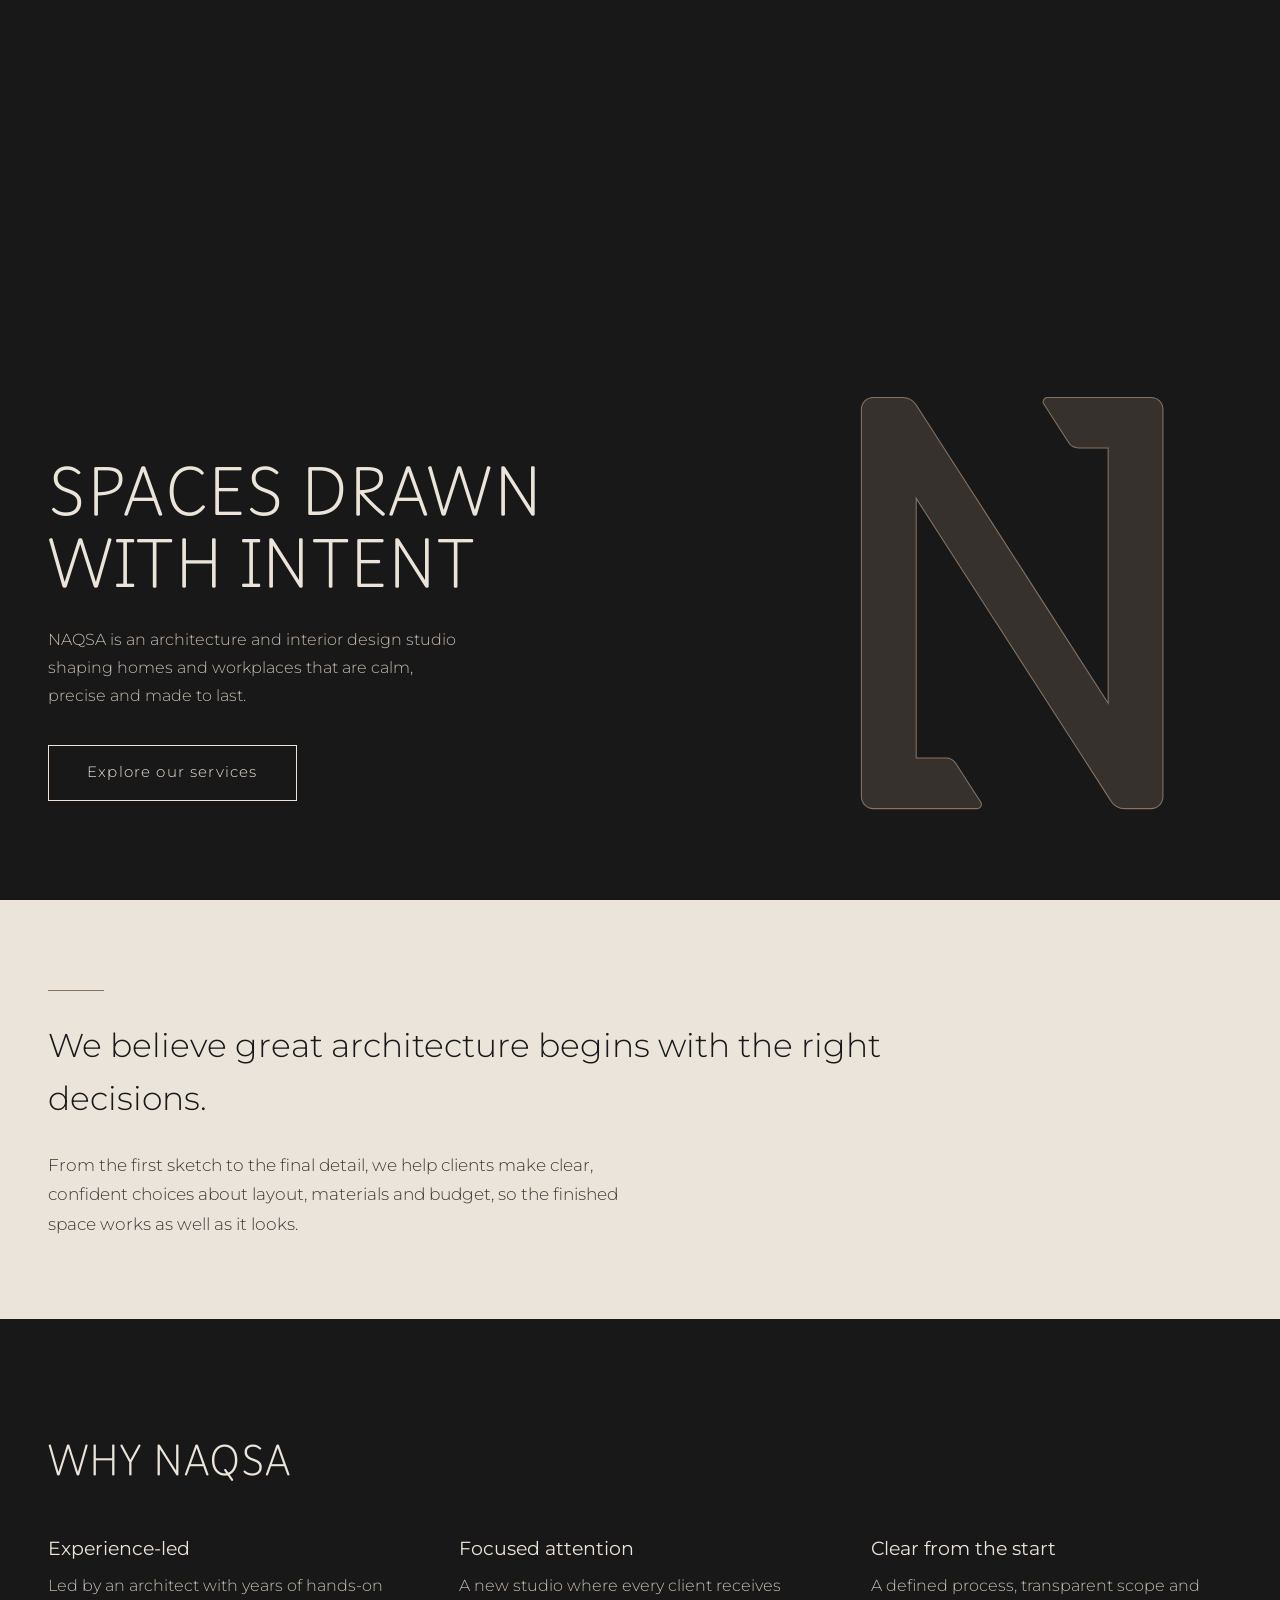
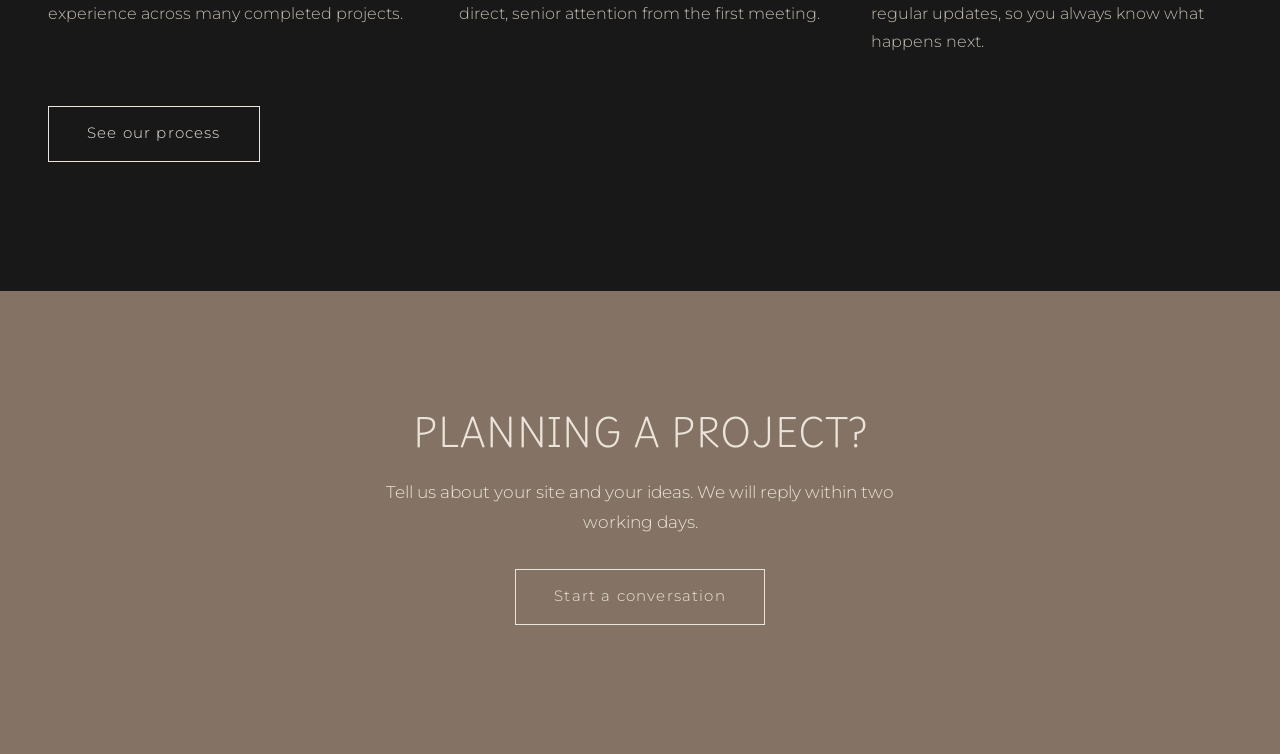
==== index.html @ 1bc20e83 "Home page redesigning" ====
<!DOCTYPE html>
<html lang="en"><head><meta charset="utf-8"><meta name="viewport" content="width=device-width,initial-scale=1">
<title>Architecture & Interior Design | NAQSA Architecture</title><meta name="description" content="NAQSA is an architecture and interior design studio creating considered, lasting spaces.">
<link rel="icon" href="assets/mark-dark.svg" type="image/svg+xml">
<link rel="preconnect" href="https://fonts.googleapis.com"><link rel="preconnect" href="https://fonts.gstatic.com" crossorigin>
<link href="https://fonts.googleapis.com/css2?family=Montserrat:wght@300;400;500&family=Playwrite+US+Modern:wght@100..400&display=swap" rel="stylesheet">
<link rel="stylesheet" href="css/style.css?v=12"></head>
<body data-top="dark"><div id="site-header"></div>

<main><div class="hero"><svg class="mark" viewBox="326.4 249.4 427.2 581.1" aria-hidden="true"><path d="M 633.113281 322.261719 L 674.730469 322.371094 L 674.730469 680.664062 L 578.433594 531.046875 L 501.566406 411.636719 L 444.132812 322.402344 L 405.269531 262.019531 L 405.101562 261.757812 C 400.949219 255.324219 393.816406 251.441406 386.160156 251.441406 L 344.984375 251.441406 C 335.828125 251.441406 328.40625 258.863281 328.40625 268.019531 L 328.40625 811.964844 C 328.40625 821.128906 335.835938 828.558594 345 828.558594 L 490.753906 828.558594 C 495.480469 828.558594 498.332031 823.328125 495.773438 819.355469 L 460.902344 765.230469 C 457.851562 760.492188 452.601562 757.628906 446.964844 757.628906 L 405.269531 757.628906 L 405.269531 393.101562 L 501.566406 542.71875 L 578.433594 662.128906 L 639.910156 757.628906 L 674.730469 811.746094 L 678.878906 818.199219 C 683.03125 824.65625 690.179688 828.558594 697.855469 828.558594 L 735.015625 828.558594 C 744.171875 828.558594 751.59375 821.136719 751.59375 811.976562 L 751.59375 268.03125 C 751.59375 258.867188 744.167969 251.441406 735.007812 251.441406 L 589.472656 251.441406 C 584.746094 251.441406 581.894531 256.667969 584.453125 260.640625 L 619.214844 314.65625 C 622.257812 319.382812 627.488281 322.246094 633.113281 322.261719 "/></svg>
<div class="wrap"><h1>Spaces drawn with intent</h1><p>NAQSA is an architecture and interior design studio shaping homes and workplaces that are calm, precise and made to last.</p><a class="btn" href="services.html">Explore our services</a></div></div>
<section class="s-statement"><div class="wrap"><p class="statement">We believe great architecture begins with the right decisions.</p><p class="lead">From the first sketch to the final detail, we help clients make clear, confident choices about layout, materials and budget, so the finished space works as well as it looks.</p></div></section>
<section class="dark"><div class="wrap"><h2>Why NAQSA</h2><div class="vals">
<div><h3>Experience-led</h3><p>Led by an architect with years of hands-on experience across many completed projects.</p></div>
<div><h3>Focused attention</h3><p>A new studio where every client receives direct, senior attention from the first meeting.</p></div>
<div><h3>Clear from the start</h3><p>A defined process, transparent scope and regular updates, so you always know what happens next.</p></div></div>
<p style="margin-top:50px"><a class="btn" href="process.html">See our process</a></p></div></section>
<section class="taupe"><div class="wrap" style="text-align:center"><h2>Planning a project?</h2><p class="lead" style="margin:0 auto 2rem;color:#ebe4da">Tell us about your site and your ideas. We will reply within two working days.</p><a class="btn" href="contact.html">Start a conversation</a></div></section></main>
<div id="site-footer"></div>
<script src="js/main.js?v=12"></script></body></html>
---- css/style.css ----
:root{--linen:#ebe4da;--carbon:#191818;--taupe:#847364;--taupe-d:#6a5b4e;--line:rgba(25,24,24,.16);
--serif:'Playwrite US Modern',cursive,Georgia,serif;--sans:'Montserrat',system-ui,sans-serif}
*{box-sizing:border-box;margin:0;padding:0}
html{scroll-behavior:smooth}
body{font-family:var(--sans);font-weight:300;background:var(--linen);color:var(--carbon);line-height:1.75;font-size:16px;opacity:0;animation:in .6s .05s forwards}
body.leaving{opacity:0;transition:opacity .3s}
@keyframes in{to{opacity:1}}
a{color:inherit;text-decoration:none}img{max-width:100%;display:block}
:focus-visible{outline:2px solid var(--taupe);outline-offset:3px}
h1,h2,h3{font-family:var(--serif);font-weight:300;line-height:1.4;overflow-wrap:break-word}
h1{font-size:clamp(2rem,4.8vw,4rem)}h2{font-size:clamp(1.6rem,3vw,2.4rem);margin-bottom:1.4rem}h3{font-size:1.2rem}
.wrap{max-width:1240px;margin:0 auto;padding:0 28px}
section{padding:120px 0}
.lead{font-size:1.05rem;max-width:560px;color:#3b3836}
.btn{display:inline-block;border:1px solid currentColor;padding:14px 38px;letter-spacing:.08em;font-size:.92rem;background:none;color:inherit;cursor:pointer;font-family:var(--sans);transition:background .3s,color .3s}
.btn:hover{background:var(--carbon);color:var(--linen);border-color:var(--carbon)}
.dark .btn:hover,.hero .btn:hover{background:var(--linen);color:var(--carbon);border-color:var(--linen)}
.dark{background:var(--carbon);color:var(--linen)}.dark .lead{color:#c4bcb0}
.taupe{background:var(--taupe);color:var(--linen)}

/* header */
header{position:fixed;inset:0 0 auto 0;z-index:20;padding:22px 0;transition:background .35s,padding .35s,color .35s;color:var(--linen)}
header.solid{background:rgba(25,24,24,.95);padding:12px 0;backdrop-filter:blur(8px)}
header.onlight{color:var(--carbon)}header.onlight.solid{color:var(--linen)}
header nav{display:flex;justify-content:space-between;align-items:center}
.brand img{height:34px;width:auto}
.links{display:flex;gap:32px;list-style:none}
.links a{font-size:.92rem;letter-spacing:.06em;padding-bottom:4px;border-bottom:1px solid transparent;transition:border-color .3s}
.links a:hover,.links a.on{border-color:var(--taupe)}
.mb{display:none;background:none;border:1px solid currentColor;color:inherit;padding:6px 14px;font:inherit;cursor:pointer}

/* hero */
.hero{min-height:100vh;background:var(--carbon);color:var(--linen);position:relative;overflow:hidden;display:flex;align-items:flex-end;padding:0 0 10vh}
.hero .mark{position:absolute;right:7vw;top:55%;transform:translateY(-50%);height:68vh;width:auto}
.hero .mark path{fill:var(--taupe);fill-opacity:.0;stroke:var(--taupe);stroke-width:1.5;stroke-dasharray:4000;stroke-dashoffset:4000;animation:draw 3.2s .3s ease forwards,fill 1.4s 3s ease forwards}
@keyframes draw{to{stroke-dashoffset:0}}@keyframes fill{to{fill-opacity:.35}}
.hero .wrap{position:relative;z-index:2;width:100%}
.hero h1{max-width:14ch}
.hero p{max-width:420px;margin:1.6rem 0 2.2rem;color:#c4bcb0}
.page-hero{background:var(--carbon);color:var(--linen);padding:210px 0 90px}
.page-hero h1{font-size:clamp(1.9rem,4.4vw,3.4rem)}.page-hero p{margin-top:1.4rem}

/* placeholders: replace with real photos via style="background-image:url(images/x.jpg)" */
.ph{background:linear-gradient(140deg,#6a5b4e,#a89886);background-size:cover;background-position:center;position:relative}
.ph[data-t="2"]{background-image:linear-gradient(140deg,#2c2a29,#847364)}
.ph[data-t="3"]{background-image:linear-gradient(140deg,#b9ad9c,#ebe4da)}
.ph[data-t="4"]{background-image:linear-gradient(140deg,#4a4038,#9c8a76)}

/* layouts */
.split{display:grid;grid-template-columns:1fr 1fr;gap:80px;align-items:center}
.split .ph{aspect-ratio:4/5}
.statement{font-family:var(--sans);font-weight:300;font-size:clamp(1.4rem,2.6vw,2.1rem);line-height:1.6;max-width:900px}
.rows>div{display:grid;grid-template-columns:1fr 1.6fr;gap:40px;padding:40px 0;border-top:1px solid var(--line)}
.rows>div:last-child{border-bottom:1px solid var(--line)}
.dark .rows>div{border-color:rgba(235,228,218,.18)}
.rows p{color:#4a4643;max-width:520px}.dark .rows p{color:#c4bcb0}
.steps{counter-reset:s}
.steps>div{display:grid;grid-template-columns:70px 1fr 1.4fr;gap:30px;padding:42px 0;border-top:1px solid rgba(235,228,218,.2);align-items:start}
.steps>div:last-child{border-bottom:1px solid rgba(235,228,218,.2)}
.steps>div::before{counter-increment:s;content:counter(s);font-family:var(--serif);font-size:2rem;color:var(--taupe);line-height:1.2}
.steps p{color:#c4bcb0}
.vals{display:grid;grid-template-columns:repeat(3,1fr);gap:50px;margin-top:50px}
.vals p{color:#4a4643;margin-top:.6rem}

/* contact */
.cols{display:grid;grid-template-columns:1fr 1.1fr;gap:90px}
.info p{margin-bottom:.5rem}.info a{border-bottom:1px solid var(--taupe)}
form{display:grid;gap:26px}
label{font-size:.85rem;letter-spacing:.05em;color:var(--taupe-d);display:block}
input,select,textarea{width:100%;background:none;border:0;border-bottom:1px solid var(--taupe);padding:10px 0;font:inherit;color:var(--carbon);font-size:1rem;border-radius:0}
input:focus,select:focus,textarea:focus{outline:0;border-color:var(--carbon)}
textarea{min-height:120px;resize:vertical}#st{min-height:1.4em;color:var(--taupe-d)}
footer{background:var(--carbon);color:var(--linen);padding:70px 0 30px}
footer .top{display:flex;justify-content:space-between;gap:40px;flex-wrap:wrap;padding-bottom:40px;border-bottom:1px solid rgba(235,228,218,.18)}
footer img{height:40px;width:auto}footer ul{list-style:none;display:grid;gap:6px}footer small{display:block;margin-top:26px;color:#9b9186}
footer a:hover{color:var(--taupe)}

@media(max-width:860px){
section{padding:80px 0}.split,.cols,.vals{grid-template-columns:1fr;gap:40px}

.rows>div{grid-template-columns:1fr;gap:10px}.steps>div{grid-template-columns:56px 1fr;gap:12px}.steps p{grid-column:2}
.hero .mark{height:52vh;right:-8vw;top:36%;opacity:.7}.mb{display:block}
.links{display:none;position:absolute;top:100%;left:0;right:0;background:var(--carbon);color:var(--linen);flex-direction:column;gap:0;padding:8px 28px 22px}
.links.open{display:flex}.links a{display:block;padding:12px 0}}
@media(prefers-reduced-motion:reduce){*{animation:none!important;transition:none!important}body{opacity:1}.hero .mark path{stroke-dashoffset:0;fill-opacity:.35}}
.page-hero .lead{color:#c4bcb0}

.dark .vals p{color:#c4bcb0}
.page-hero .lead{color:#c4bcb0}
@media(max-width:860px){.hero .mark{height:38vh;top:33%;right:-10vw}.hero{padding-bottom:7vh}}

/* Capitalised titles and menu words: Playwrite US Modern. Sentences, paragraphs, buttons and form text: Montserrat */
.links a,.fnav a,.mb{font-family:var(--serif);font-weight:300;letter-spacing:0;font-size:.82rem}
.fnav a{font-size:.88rem}
.btn,input,select,textarea,label,p,small,li{font-family:var(--sans)}
.fnav a,.links a{font-family:var(--serif)}

/* Final type rules: capitals (h1, h2, menu) = Playwrite US Modern; sentence-case subheads (h3, .sub) = Montserrat */
h1,h2{text-transform:uppercase;letter-spacing:.03em}
h1{font-size:clamp(1.7rem,4vw,3.3rem)}
h2{font-size:clamp(1.35rem,2.5vw,2rem)}
.hero h1{max-width:16ch}
.page-hero h1{font-size:clamp(1.7rem,3.8vw,3rem)}
h3,h2.sub{font-family:var(--sans);font-weight:400;font-size:1.2rem;line-height:1.5;text-transform:none;letter-spacing:0}
h2.sub{margin-bottom:0}
.links a,.fnav a,.mb{text-transform:uppercase;letter-spacing:.05em;font-size:.76rem}
.fnav a{font-size:.8rem}
@media(max-width:860px){.links a{font-size:.85rem}}

/* blog */
.posts{display:grid;grid-template-columns:repeat(3,1fr);gap:34px}
.post{display:block}.post .ph{aspect-ratio:4/3;overflow:hidden;margin-bottom:18px;transition:transform .8s}
.post:hover .ph{transform:scale(1.03)}
.post small{color:var(--taupe-d);font-size:.85rem;letter-spacing:.04em}
.post h3{margin:8px 0 10px}.post p{color:#4a4643;font-size:.96rem}
.post .more{display:inline-block;margin-top:14px;font-size:.88rem;border-bottom:1px solid var(--taupe);padding-bottom:2px;transition:letter-spacing .3s}
.post:hover .more{letter-spacing:.08em}
.meta{color:var(--taupe);letter-spacing:.06em;font-size:.9rem;margin-bottom:1rem}
h1.post-title{font-family:var(--sans);text-transform:none;letter-spacing:0;font-weight:300;font-size:clamp(1.7rem,3.4vw,2.8rem);line-height:1.35;max-width:820px}
.article{max-width:720px}.article p{font-size:1.05rem;color:#2f2d2b}.article p+p{margin-top:1.4rem}
@media(max-width:860px){.posts{grid-template-columns:1fr}}

/* animations */
.rv{opacity:0;transform:translateY(26px);transition:opacity .9s cubic-bezier(.2,.7,.2,1),transform .9s cubic-bezier(.2,.7,.2,1);transition-delay:var(--d,0s)}
.rv.in{opacity:1;transform:none}
.hero h1,.hero p,.hero .btn,.page-hero h1,.page-hero p{opacity:0;animation:rise .9s cubic-bezier(.2,.7,.2,1) forwards}
.hero h1,.page-hero h1{animation-delay:.25s}.hero p,.page-hero p{animation-delay:.55s}.hero .btn{animation-delay:.8s}
@keyframes rise{from{opacity:0;transform:translateY(30px)}to{opacity:1;transform:none}}
.hero .mark{transform:translateY(calc(-50% + var(--py,0px)))}
.rows>div,.steps>div{transition:padding-left .4s ease,background-color .4s ease}
.rows>div:hover{padding-left:16px}.steps>div:hover{background:rgba(235,228,218,.04)}
.steps>div::before{transition:transform .4s ease,color .4s}.steps>div:hover::before{transform:translateX(8px);color:var(--linen)}
.btn{position:relative;overflow:hidden;z-index:0}
.btn::before{content:"";position:absolute;inset:0;background:var(--carbon);transform:translateY(101%);transition:transform .4s ease;z-index:-1}
.btn:hover::before{transform:none}
.btn:hover{background:none;color:var(--linen)}
.dark .btn::before,.hero .btn::before,.taupe .btn::before{background:var(--linen)}
.dark .btn:hover,.hero .btn:hover,.taupe .btn:hover{background:none;color:var(--carbon);border-color:var(--linen)}
.vals>div{transition:transform .4s}.vals>div:hover{transform:translateY(-4px)}
.brand img{transition:opacity .3s}.brand:hover img{opacity:.7}
@media(prefers-reduced-motion:reduce){.rv,.hero h1,.hero p,.hero .btn,.page-hero h1,.page-hero p{opacity:1;transform:none;animation:none}}
.rv.rv{transition:opacity .9s cubic-bezier(.2,.7,.2,1) var(--d,0s),transform .9s cubic-bezier(.2,.7,.2,1) var(--d,0s),padding-left .4s ease,background-color .4s ease}

.social{display:flex;gap:22px;margin-top:18px}
.social a{display:inline-flex;align-items:center;gap:9px;font-family:var(--serif);font-weight:300;font-size:.78rem;letter-spacing:.05em;text-transform:uppercase;border:0!important;transition:color .3s,transform .3s}
.social a:hover{color:var(--taupe);transform:translateY(-2px)}
.info .social{margin-top:10px}

.s-statement{padding:90px 0 80px}
.s-statement .statement::before{content:"";display:block;width:56px;height:1px;background:var(--taupe);margin-bottom:28px}
.s-statement .lead{margin-top:1.6rem;max-width:620px}
@media(max-width:860px){.s-statement{padding:60px 0 56px}}

/* hero N: smaller, aligned with the text block */
.hero .mark{top:auto;bottom:10vh;right:9vw;height:46vh;transform:translateY(var(--py,0px))}
.hero .mark path{animation:draw 3.2s .3s ease forwards,fill2 1.4s 3s ease forwards}
@keyframes fill2{to{fill-opacity:.28}}
@media(max-width:860px){.hero .mark{top:26%;bottom:auto;right:7vw;height:28vh;transform:translateY(calc(-50% + var(--py,0px)));opacity:1}}
@media(prefers-reduced-motion:reduce){.hero .mark path{fill-opacity:.28}}
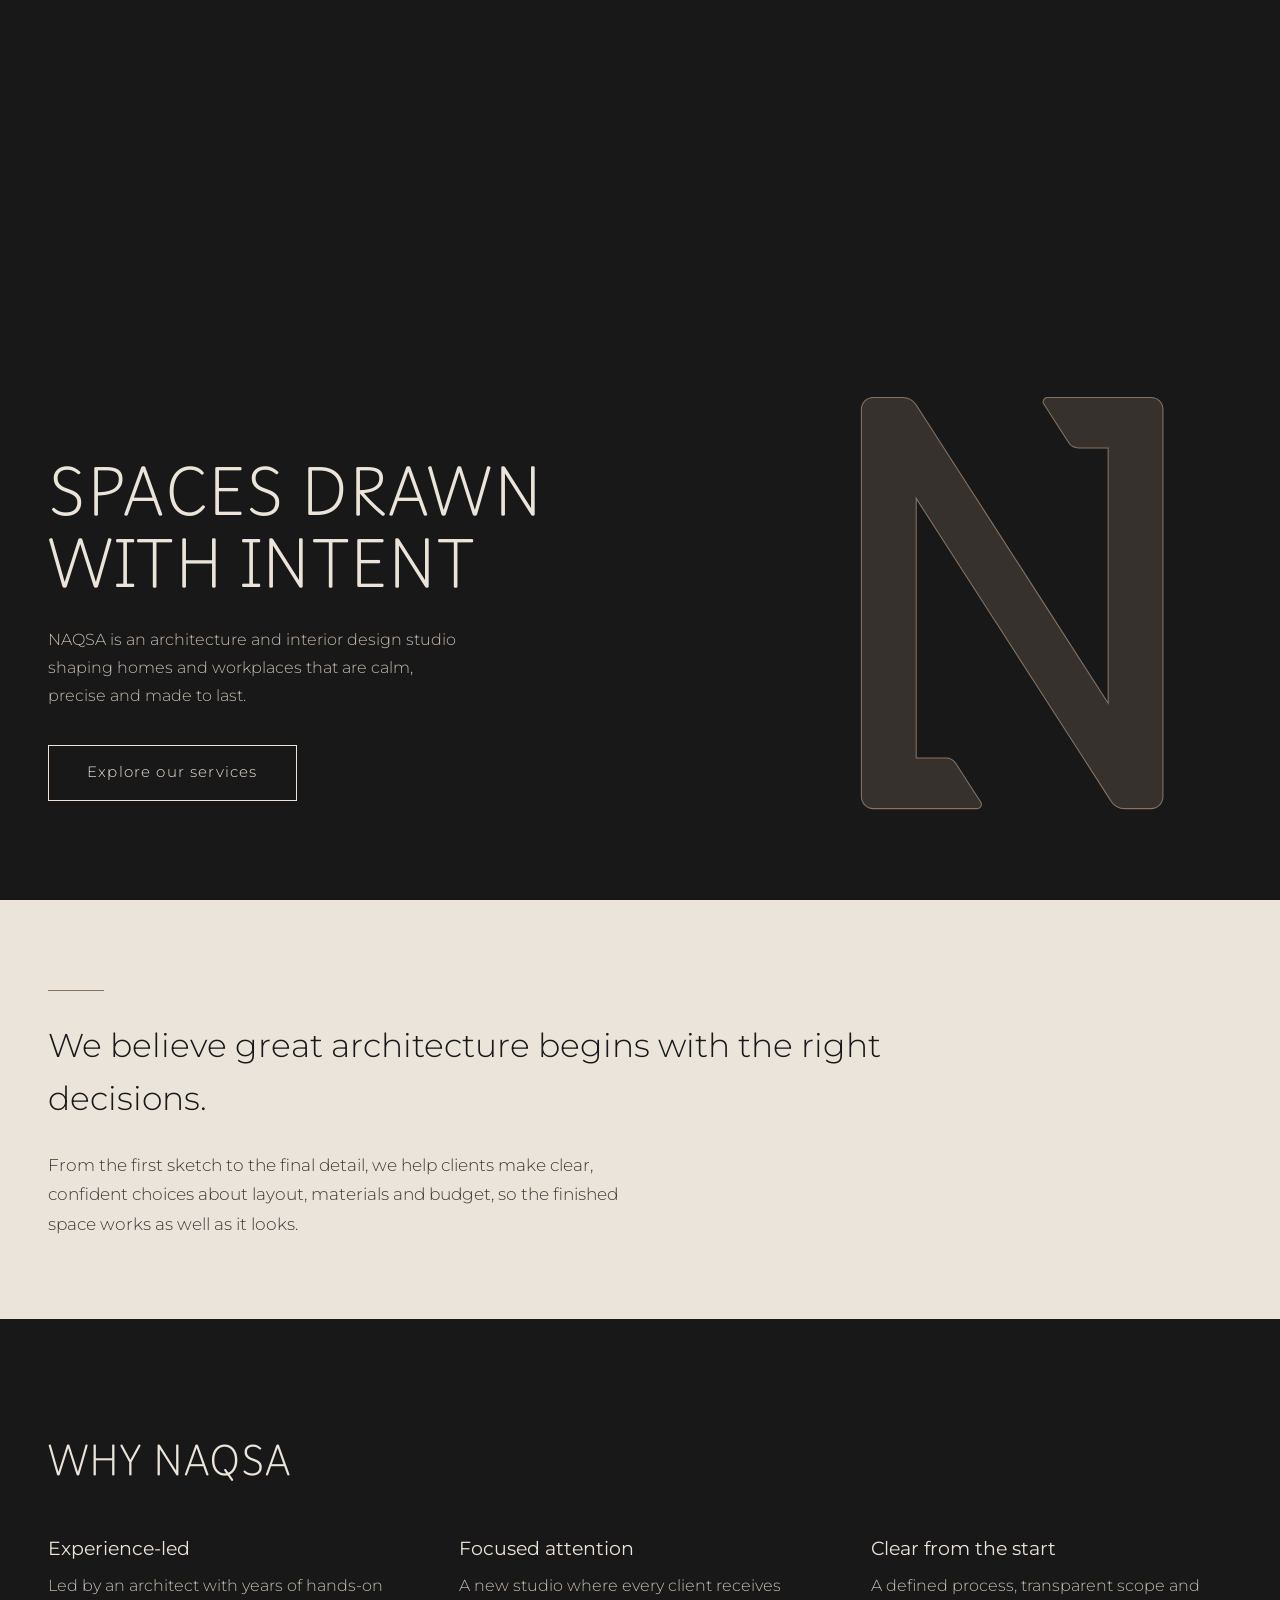
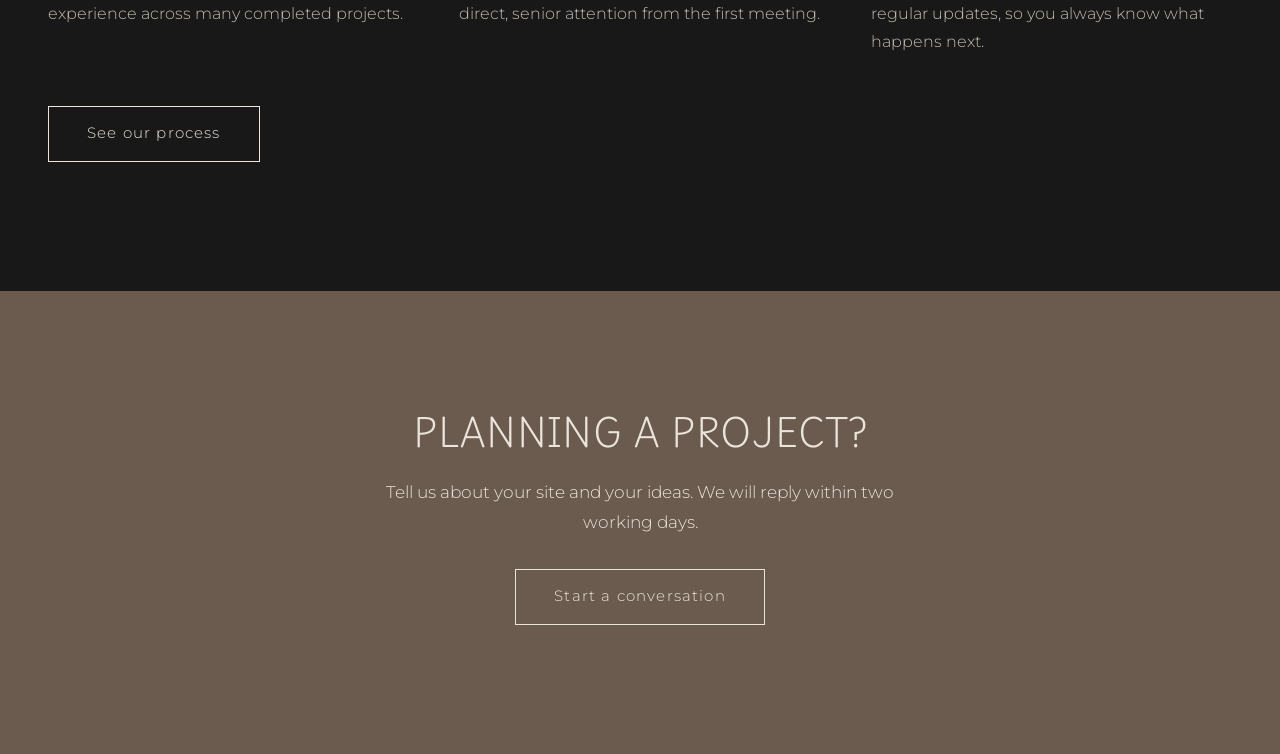
==== commit dad54f32: "Change - planning a project section" ====
--- a/index.html
+++ b/index.html
@@ -4,7 +4,7 @@
 <link rel="icon" href="assets/mark-dark.svg" type="image/svg+xml">
 <link rel="preconnect" href="https://fonts.googleapis.com"><link rel="preconnect" href="https://fonts.gstatic.com" crossorigin>
 <link href="https://fonts.googleapis.com/css2?family=Montserrat:wght@300;400;500&family=Playwrite+US+Modern:wght@100..400&display=swap" rel="stylesheet">
-<link rel="stylesheet" href="css/style.css?v=12"></head>
+<link rel="stylesheet" href="css/style.css?v=13"></head>
 <body data-top="dark"><div id="site-header"></div>
 
 <main><div class="hero"><svg class="mark" viewBox="326.4 249.4 427.2 581.1" aria-hidden="true"><path d="M 633.113281 322.261719 L 674.730469 322.371094 L 674.730469 680.664062 L 578.433594 531.046875 L 501.566406 411.636719 L 444.132812 322.402344 L 405.269531 262.019531 L 405.101562 261.757812 C 400.949219 255.324219 393.816406 251.441406 386.160156 251.441406 L 344.984375 251.441406 C 335.828125 251.441406 328.40625 258.863281 328.40625 268.019531 L 328.40625 811.964844 C 328.40625 821.128906 335.835938 828.558594 345 828.558594 L 490.753906 828.558594 C 495.480469 828.558594 498.332031 823.328125 495.773438 819.355469 L 460.902344 765.230469 C 457.851562 760.492188 452.601562 757.628906 446.964844 757.628906 L 405.269531 757.628906 L 405.269531 393.101562 L 501.566406 542.71875 L 578.433594 662.128906 L 639.910156 757.628906 L 674.730469 811.746094 L 678.878906 818.199219 C 683.03125 824.65625 690.179688 828.558594 697.855469 828.558594 L 735.015625 828.558594 C 744.171875 828.558594 751.59375 821.136719 751.59375 811.976562 L 751.59375 268.03125 C 751.59375 258.867188 744.167969 251.441406 735.007812 251.441406 L 589.472656 251.441406 C 584.746094 251.441406 581.894531 256.667969 584.453125 260.640625 L 619.214844 314.65625 C 622.257812 319.382812 627.488281 322.246094 633.113281 322.261719 "/></svg>
@@ -17,4 +17,4 @@
 <p style="margin-top:50px"><a class="btn" href="process.html">See our process</a></p></div></section>
 <section class="taupe"><div class="wrap" style="text-align:center"><h2>Planning a project?</h2><p class="lead" style="margin:0 auto 2rem;color:#ebe4da">Tell us about your site and your ideas. We will reply within two working days.</p><a class="btn" href="contact.html">Start a conversation</a></div></section></main>
 <div id="site-footer"></div>
-<script src="js/main.js?v=12"></script></body></html>+<script src="js/main.js?v=13"></script></body></html>
--- a/css/style.css
+++ b/css/style.css
@@ -157,3 +157,8 @@
 @keyframes fill2{to{fill-opacity:.28}}
 @media(max-width:860px){.hero .mark{top:26%;bottom:auto;right:7vw;height:28vh;transform:translateY(calc(-50% + var(--py,0px)));opacity:1}}
 @media(prefers-reduced-motion:reduce){.hero .mark path{fill-opacity:.28}}
+
+/* contrast fixes */
+.taupe{background:#6a5b4e}
+.taupe p,.taupe .lead{color:#ebe4da}
+.meta{color:#b3a391}
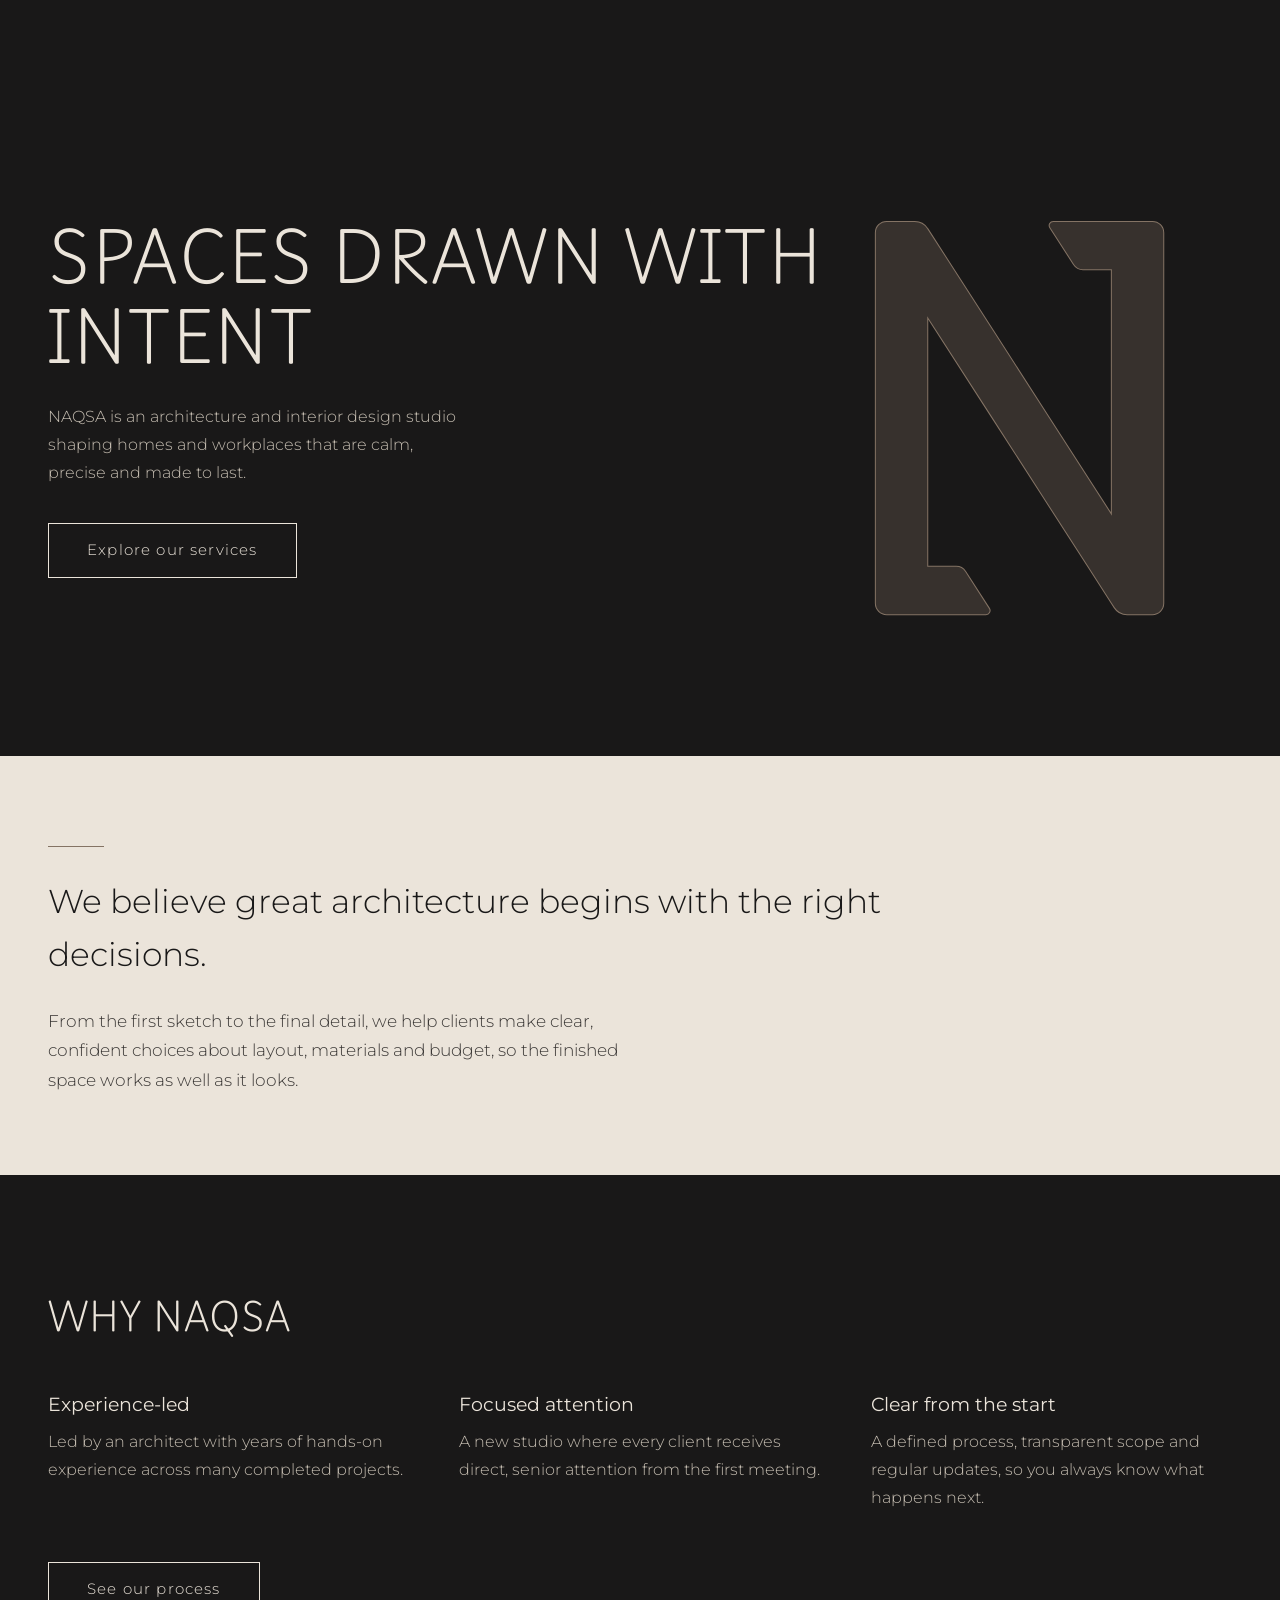
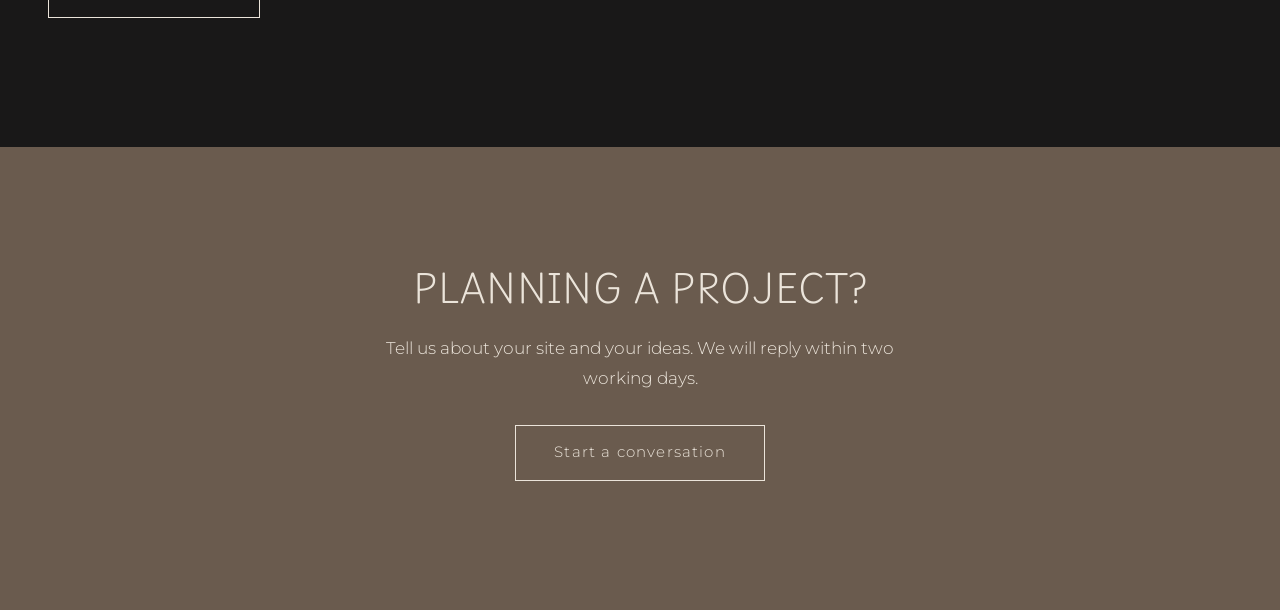
==== commit 3b3f1e0d: "Adjusting the space of hero statement" ====
--- a/index.html
+++ b/index.html
@@ -4,7 +4,7 @@
 <link rel="icon" href="assets/mark-dark.svg" type="image/svg+xml">
 <link rel="preconnect" href="https://fonts.googleapis.com"><link rel="preconnect" href="https://fonts.gstatic.com" crossorigin>
 <link href="https://fonts.googleapis.com/css2?family=Montserrat:wght@300;400;500&family=Playwrite+US+Modern:wght@100..400&display=swap" rel="stylesheet">
-<link rel="stylesheet" href="css/style.css?v=13"></head>
+<link rel="stylesheet" href="css/style.css?v=14"></head>
 <body data-top="dark"><div id="site-header"></div>
 
 <main><div class="hero"><svg class="mark" viewBox="326.4 249.4 427.2 581.1" aria-hidden="true"><path d="M 633.113281 322.261719 L 674.730469 322.371094 L 674.730469 680.664062 L 578.433594 531.046875 L 501.566406 411.636719 L 444.132812 322.402344 L 405.269531 262.019531 L 405.101562 261.757812 C 400.949219 255.324219 393.816406 251.441406 386.160156 251.441406 L 344.984375 251.441406 C 335.828125 251.441406 328.40625 258.863281 328.40625 268.019531 L 328.40625 811.964844 C 328.40625 821.128906 335.835938 828.558594 345 828.558594 L 490.753906 828.558594 C 495.480469 828.558594 498.332031 823.328125 495.773438 819.355469 L 460.902344 765.230469 C 457.851562 760.492188 452.601562 757.628906 446.964844 757.628906 L 405.269531 757.628906 L 405.269531 393.101562 L 501.566406 542.71875 L 578.433594 662.128906 L 639.910156 757.628906 L 674.730469 811.746094 L 678.878906 818.199219 C 683.03125 824.65625 690.179688 828.558594 697.855469 828.558594 L 735.015625 828.558594 C 744.171875 828.558594 751.59375 821.136719 751.59375 811.976562 L 751.59375 268.03125 C 751.59375 258.867188 744.167969 251.441406 735.007812 251.441406 L 589.472656 251.441406 C 584.746094 251.441406 581.894531 256.667969 584.453125 260.640625 L 619.214844 314.65625 C 622.257812 319.382812 627.488281 322.246094 633.113281 322.261719 "/></svg>
@@ -17,4 +17,4 @@
 <p style="margin-top:50px"><a class="btn" href="process.html">See our process</a></p></div></section>
 <section class="taupe"><div class="wrap" style="text-align:center"><h2>Planning a project?</h2><p class="lead" style="margin:0 auto 2rem;color:#ebe4da">Tell us about your site and your ideas. We will reply within two working days.</p><a class="btn" href="contact.html">Start a conversation</a></div></section></main>
 <div id="site-footer"></div>
-<script src="js/main.js?v=13"></script></body></html>+<script src="js/main.js?v=14"></script></body></html>
--- a/css/style.css
+++ b/css/style.css
@@ -162,3 +162,12 @@
 .taupe{background:#6a5b4e}
 .taupe p,.taupe .lead{color:#ebe4da}
 .meta{color:#b3a391}
+
+/* hero: shorter, content centred, less empty space */
+.hero{min-height:clamp(540px,84vh,780px);align-items:center;padding:96px 0 48px}
+.hero h1{font-size:clamp(1.9rem,4.5vw,3.9rem);max-width:17ch}
+.hero .mark{top:calc(50% + 40px);bottom:auto;height:clamp(240px,44vh,400px);transform:translateY(calc(-50% + var(--py,0px)))}
+@media(max-width:860px){
+ .hero{min-height:clamp(560px,88vh,760px);align-items:flex-end;padding:0 0 7vh}
+ .hero .mark{top:calc(11vh + 100px);height:22vh;right:7vw}}
+@media(max-width:860px) and (max-height:700px){.hero .mark{display:none}}
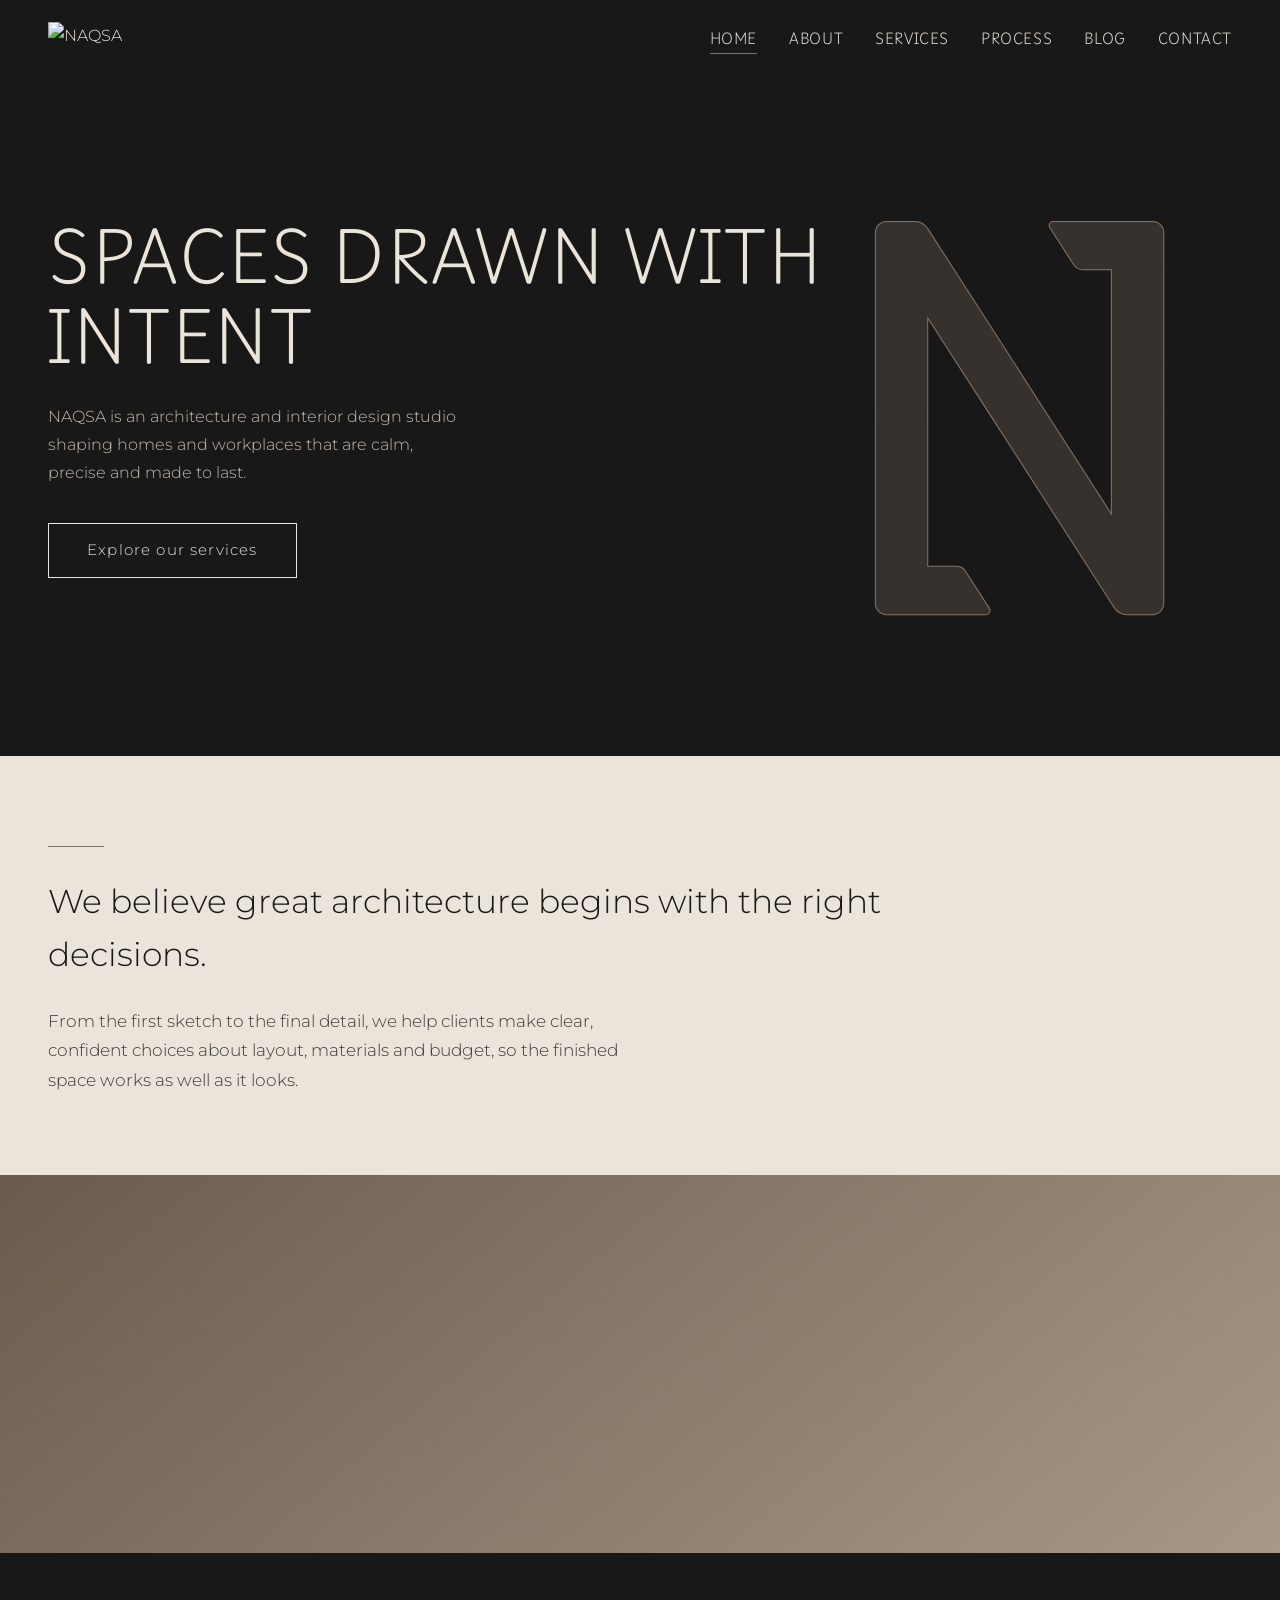
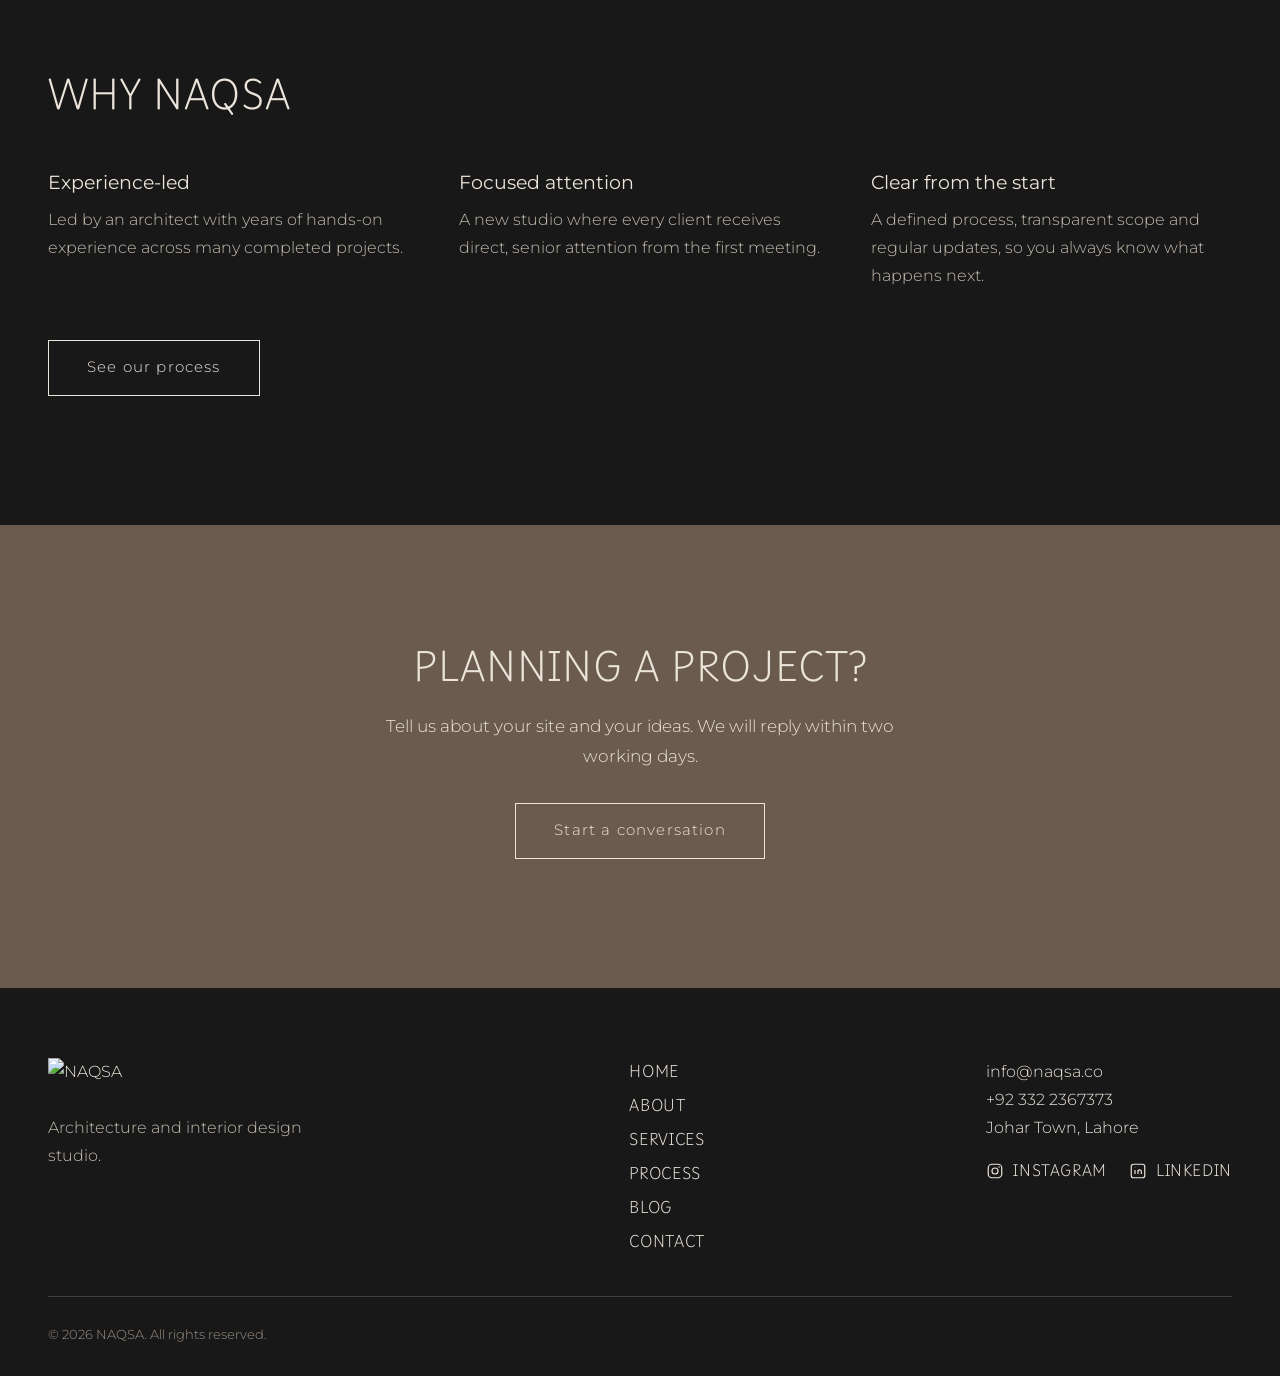
==== commit 5fc19007: "adding images blocks" ====
--- a/index.html
+++ b/index.html
@@ -4,12 +4,15 @@
 <link rel="icon" href="assets/mark-dark.svg" type="image/svg+xml">
 <link rel="preconnect" href="https://fonts.googleapis.com"><link rel="preconnect" href="https://fonts.gstatic.com" crossorigin>
 <link href="https://fonts.googleapis.com/css2?family=Montserrat:wght@300;400;500&family=Playwrite+US+Modern:wght@100..400&display=swap" rel="stylesheet">
-<link rel="stylesheet" href="css/style.css?v=14"></head>
+<link rel="stylesheet" href="css/style.css?v=15"></head>
 <body data-top="dark"><div id="site-header"></div>
 
 <main><div class="hero"><svg class="mark" viewBox="326.4 249.4 427.2 581.1" aria-hidden="true"><path d="M 633.113281 322.261719 L 674.730469 322.371094 L 674.730469 680.664062 L 578.433594 531.046875 L 501.566406 411.636719 L 444.132812 322.402344 L 405.269531 262.019531 L 405.101562 261.757812 C 400.949219 255.324219 393.816406 251.441406 386.160156 251.441406 L 344.984375 251.441406 C 335.828125 251.441406 328.40625 258.863281 328.40625 268.019531 L 328.40625 811.964844 C 328.40625 821.128906 335.835938 828.558594 345 828.558594 L 490.753906 828.558594 C 495.480469 828.558594 498.332031 823.328125 495.773438 819.355469 L 460.902344 765.230469 C 457.851562 760.492188 452.601562 757.628906 446.964844 757.628906 L 405.269531 757.628906 L 405.269531 393.101562 L 501.566406 542.71875 L 578.433594 662.128906 L 639.910156 757.628906 L 674.730469 811.746094 L 678.878906 818.199219 C 683.03125 824.65625 690.179688 828.558594 697.855469 828.558594 L 735.015625 828.558594 C 744.171875 828.558594 751.59375 821.136719 751.59375 811.976562 L 751.59375 268.03125 C 751.59375 258.867188 744.167969 251.441406 735.007812 251.441406 L 589.472656 251.441406 C 584.746094 251.441406 581.894531 256.667969 584.453125 260.640625 L 619.214844 314.65625 C 622.257812 319.382812 627.488281 322.246094 633.113281 322.261719 "/></svg>
 <div class="wrap"><h1>Spaces drawn with intent</h1><p>NAQSA is an architecture and interior design studio shaping homes and workplaces that are calm, precise and made to last.</p><a class="btn" href="services.html">Explore our services</a></div></div>
 <section class="s-statement"><div class="wrap"><p class="statement">We believe great architecture begins with the right decisions.</p><p class="lead">From the first sketch to the final detail, we help clients make clear, confident choices about layout, materials and budget, so the finished space works as well as it looks.</p></div></section>
+<!-- IMAGE SLOT: images/home-banner.jpg. Update the alt text to describe your photo -->
+<div class="slot band"><img src="images/home-banner.jpg" alt="Calm, light-filled architectural interior" loading="lazy" onerror="this.remove()"></div>
+
 <section class="dark"><div class="wrap"><h2>Why NAQSA</h2><div class="vals">
 <div><h3>Experience-led</h3><p>Led by an architect with years of hands-on experience across many completed projects.</p></div>
 <div><h3>Focused attention</h3><p>A new studio where every client receives direct, senior attention from the first meeting.</p></div>
@@ -17,4 +20,4 @@
 <p style="margin-top:50px"><a class="btn" href="process.html">See our process</a></p></div></section>
 <section class="taupe"><div class="wrap" style="text-align:center"><h2>Planning a project?</h2><p class="lead" style="margin:0 auto 2rem;color:#ebe4da">Tell us about your site and your ideas. We will reply within two working days.</p><a class="btn" href="contact.html">Start a conversation</a></div></section></main>
 <div id="site-footer"></div>
-<script src="js/main.js?v=14"></script></body></html>+<script src="js/main.js?v=15"></script></body></html>
--- a/css/style.css
+++ b/css/style.css
@@ -171,3 +171,13 @@
  .hero{min-height:clamp(560px,88vh,760px);align-items:flex-end;padding:0 0 7vh}
  .hero .mark{top:calc(11vh + 100px);height:22vh;right:7vw}}
 @media(max-width:860px) and (max-height:700px){.hero .mark{display:none}}
+
+/* image slots */
+.slot{position:relative;overflow:hidden;background:linear-gradient(140deg,#6a5b4e,#a89886)}
+.slot::after,.ph>img+*{pointer-events:none}
+.slot img,.ph img{position:absolute;inset:0;width:100%;height:100%;object-fit:cover;filter:saturate(.82) contrast(1.02);transition:transform 1.4s ease}
+.slot.band{height:clamp(240px,42vh,460px)}
+.slot.band.short{height:clamp(200px,32vh,360px)}
+.slot.cover{aspect-ratio:21/9;margin-bottom:50px;max-height:420px;width:100%}
+.slot.band:hover img{transform:scale(1.03)}
+@media(max-width:860px){.slot.cover{aspect-ratio:16/10;margin-bottom:32px}}
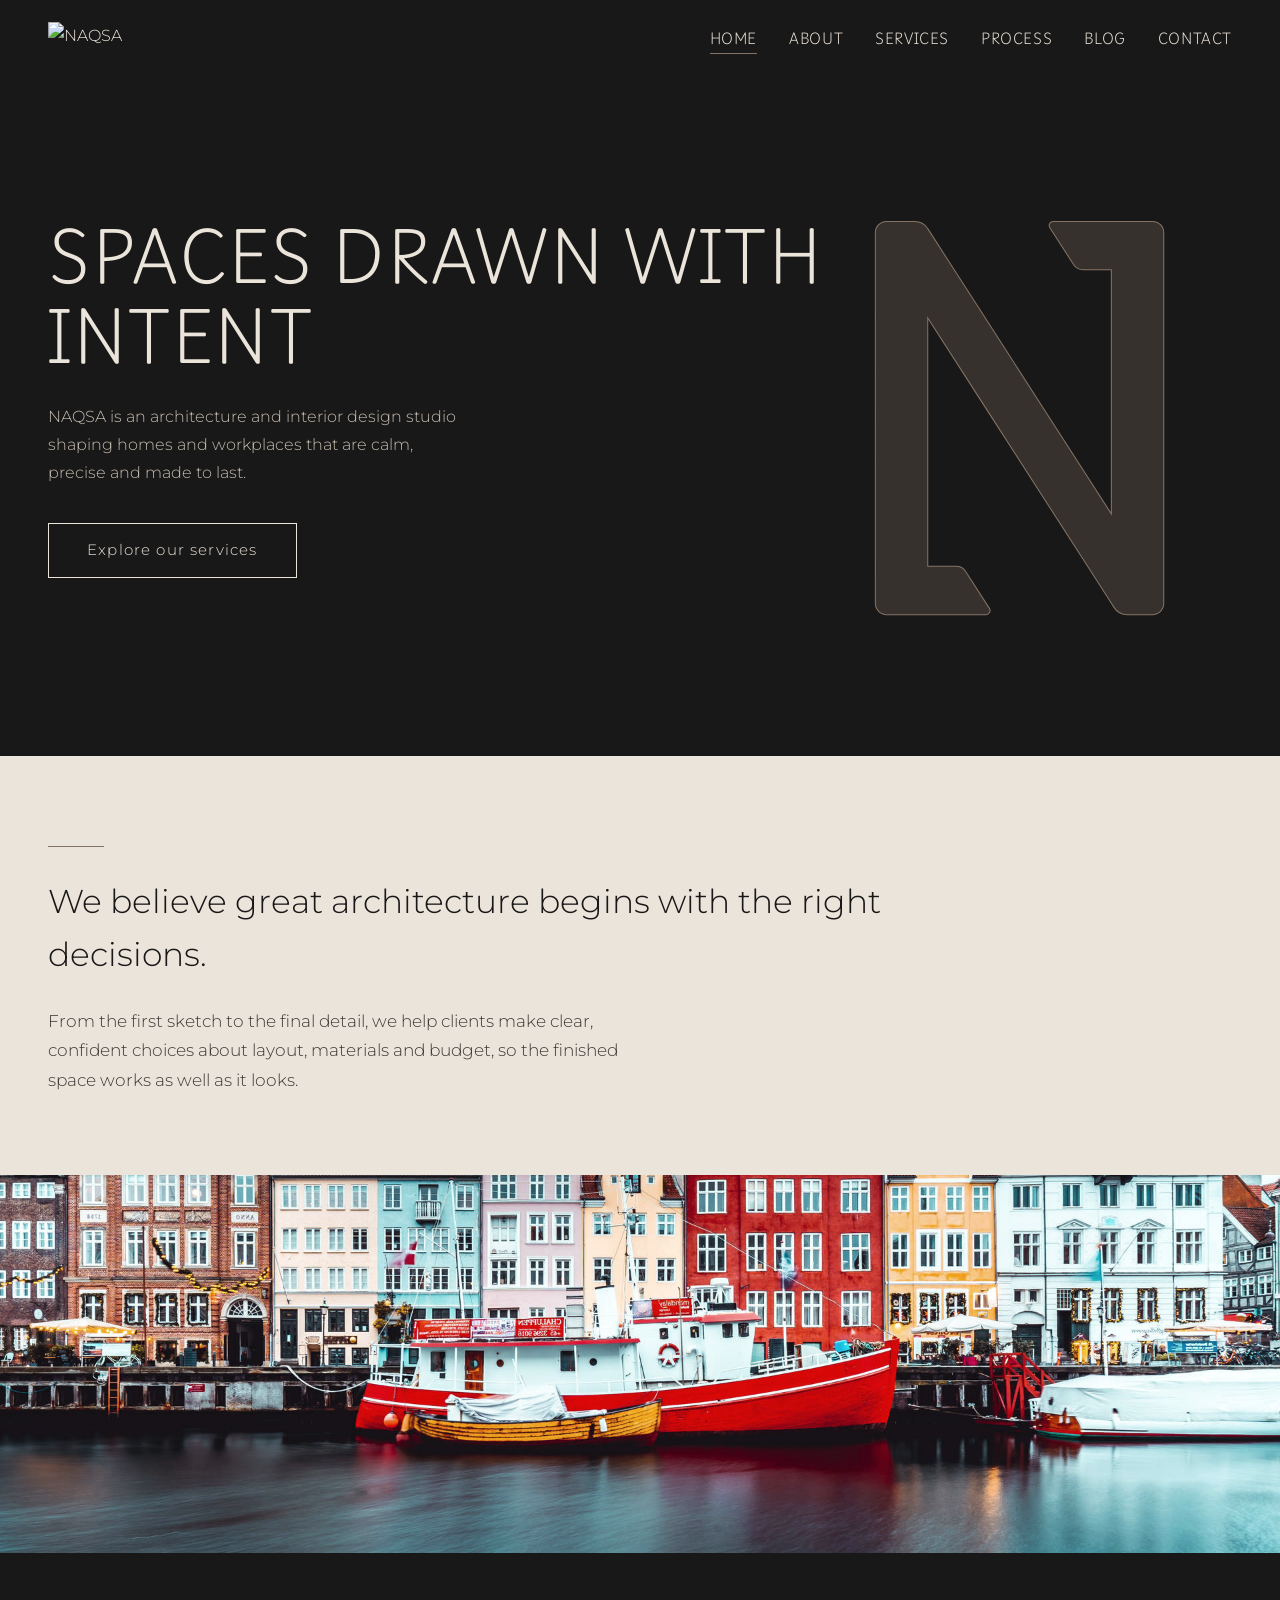
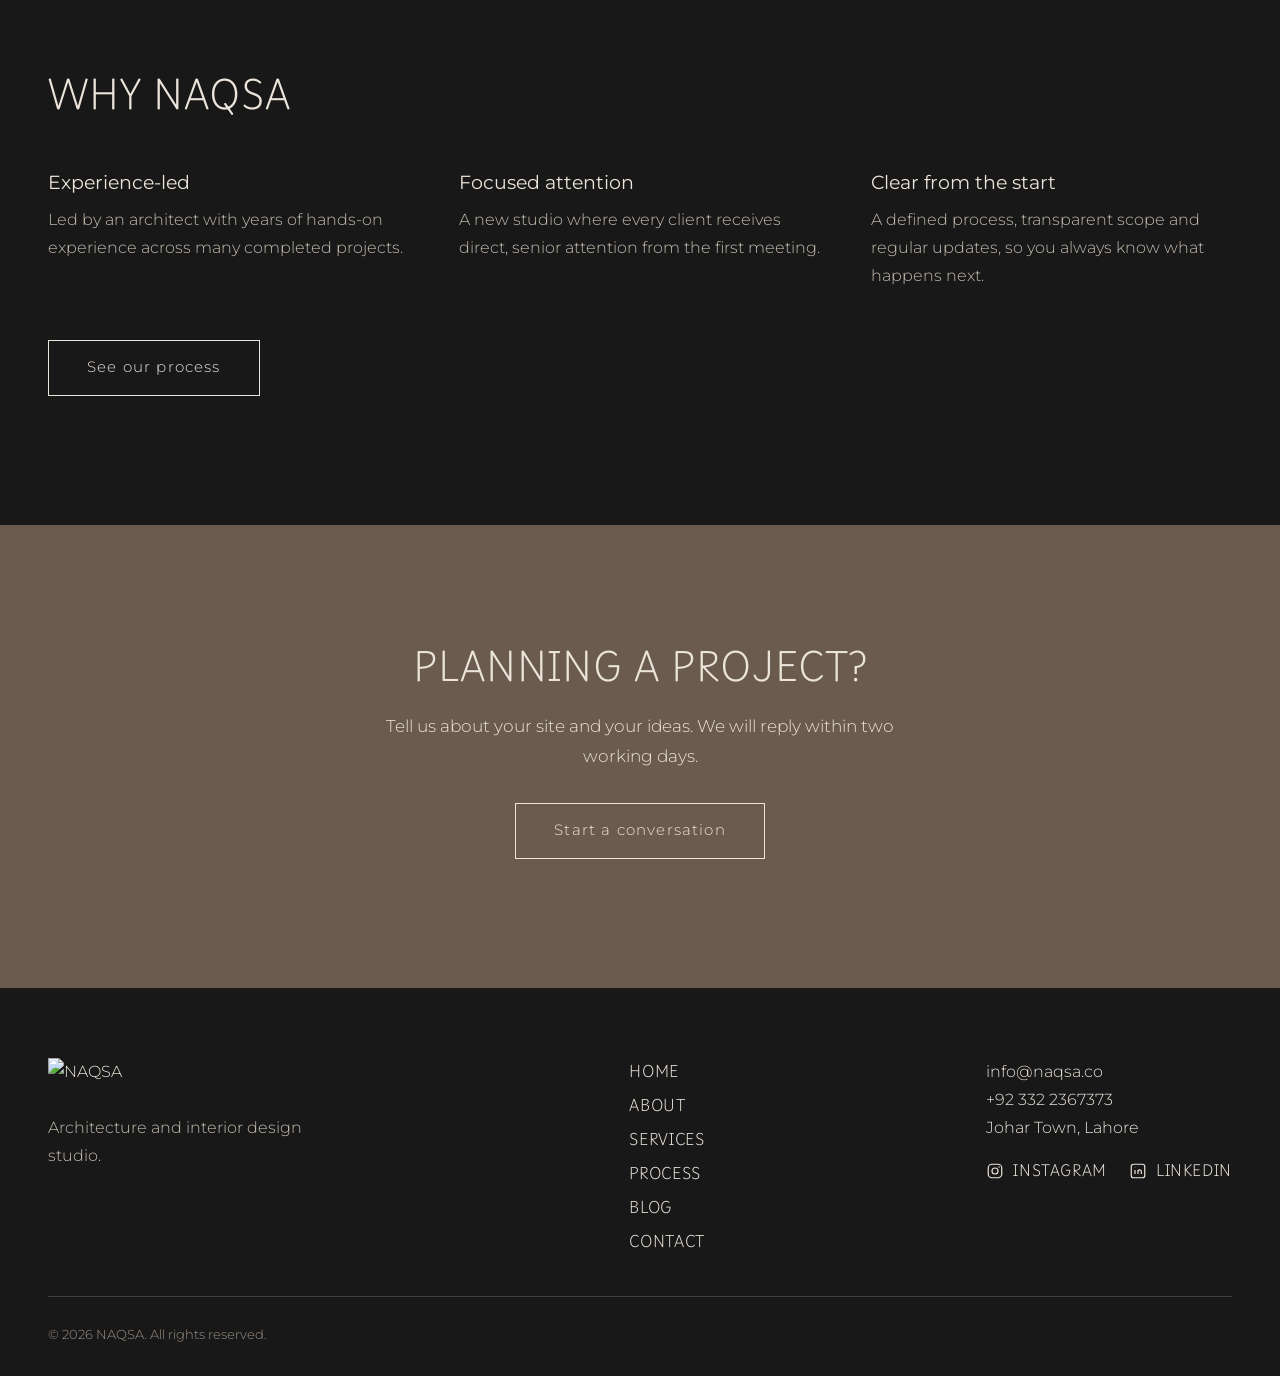
==== commit 01394dcf: "adding image spaces on every page" ====
--- a/index.html
+++ b/index.html
@@ -4,7 +4,7 @@
 <link rel="icon" href="assets/mark-dark.svg" type="image/svg+xml">
 <link rel="preconnect" href="https://fonts.googleapis.com"><link rel="preconnect" href="https://fonts.gstatic.com" crossorigin>
 <link href="https://fonts.googleapis.com/css2?family=Montserrat:wght@300;400;500&family=Playwrite+US+Modern:wght@100..400&display=swap" rel="stylesheet">
-<link rel="stylesheet" href="css/style.css?v=15"></head>
+<link rel="stylesheet" href="css/style.css?v=17"></head>
 <body data-top="dark"><div id="site-header"></div>
 
 <main><div class="hero"><svg class="mark" viewBox="326.4 249.4 427.2 581.1" aria-hidden="true"><path d="M 633.113281 322.261719 L 674.730469 322.371094 L 674.730469 680.664062 L 578.433594 531.046875 L 501.566406 411.636719 L 444.132812 322.402344 L 405.269531 262.019531 L 405.101562 261.757812 C 400.949219 255.324219 393.816406 251.441406 386.160156 251.441406 L 344.984375 251.441406 C 335.828125 251.441406 328.40625 258.863281 328.40625 268.019531 L 328.40625 811.964844 C 328.40625 821.128906 335.835938 828.558594 345 828.558594 L 490.753906 828.558594 C 495.480469 828.558594 498.332031 823.328125 495.773438 819.355469 L 460.902344 765.230469 C 457.851562 760.492188 452.601562 757.628906 446.964844 757.628906 L 405.269531 757.628906 L 405.269531 393.101562 L 501.566406 542.71875 L 578.433594 662.128906 L 639.910156 757.628906 L 674.730469 811.746094 L 678.878906 818.199219 C 683.03125 824.65625 690.179688 828.558594 697.855469 828.558594 L 735.015625 828.558594 C 744.171875 828.558594 751.59375 821.136719 751.59375 811.976562 L 751.59375 268.03125 C 751.59375 258.867188 744.167969 251.441406 735.007812 251.441406 L 589.472656 251.441406 C 584.746094 251.441406 581.894531 256.667969 584.453125 260.640625 L 619.214844 314.65625 C 622.257812 319.382812 627.488281 322.246094 633.113281 322.261719 "/></svg>
@@ -18,6 +18,12 @@
 <div><h3>Focused attention</h3><p>A new studio where every client receives direct, senior attention from the first meeting.</p></div>
 <div><h3>Clear from the start</h3><p>A defined process, transparent scope and regular updates, so you always know what happens next.</p></div></div>
 <p style="margin-top:50px"><a class="btn" href="process.html">See our process</a></p></div></section>
+<!-- IMAGE SLOTS: images/home-2.jpg and images/home-3.jpg. Optional: a missing photo is hidden. Update alt text -->
+<section class="s-gallery"><div class="wrap"><div class="pair">
+<div class="slot"><img src="images/home-2.jpg" alt="Architectural detail in warm natural light" loading="lazy" onerror="var p=this.closest('.pair');this.parentNode.remove();if(!p.children.length)p.closest('section').remove()"></div>
+<div class="slot"><img src="images/home-3.jpg" alt="Interior materials and texture" loading="lazy" onerror="var p=this.closest('.pair');this.parentNode.remove();if(!p.children.length)p.closest('section').remove()"></div>
+</div></div></section>
+
 <section class="taupe"><div class="wrap" style="text-align:center"><h2>Planning a project?</h2><p class="lead" style="margin:0 auto 2rem;color:#ebe4da">Tell us about your site and your ideas. We will reply within two working days.</p><a class="btn" href="contact.html">Start a conversation</a></div></section></main>
 <div id="site-footer"></div>
-<script src="js/main.js?v=15"></script></body></html>+<script src="js/main.js?v=17"></script></body></html>
--- a/css/style.css
+++ b/css/style.css
@@ -181,3 +181,11 @@
 .slot.cover{aspect-ratio:21/9;margin-bottom:50px;max-height:420px;width:100%}
 .slot.band:hover img{transform:scale(1.03)}
 @media(max-width:860px){.slot.cover{aspect-ratio:16/10;margin-bottom:32px}}
+
+.s-gallery{padding:80px 0}
+.pair{display:grid;grid-template-columns:repeat(auto-fit,minmax(300px,1fr));gap:22px}
+.pair .slot{height:clamp(220px,34vw,440px)}
+.pair .slot:hover img{transform:scale(1.03)}
+@media(max-width:860px){.s-gallery{padding:56px 0}}
+
+.slot.side{aspect-ratio:4/3;margin-top:36px;max-width:520px}
